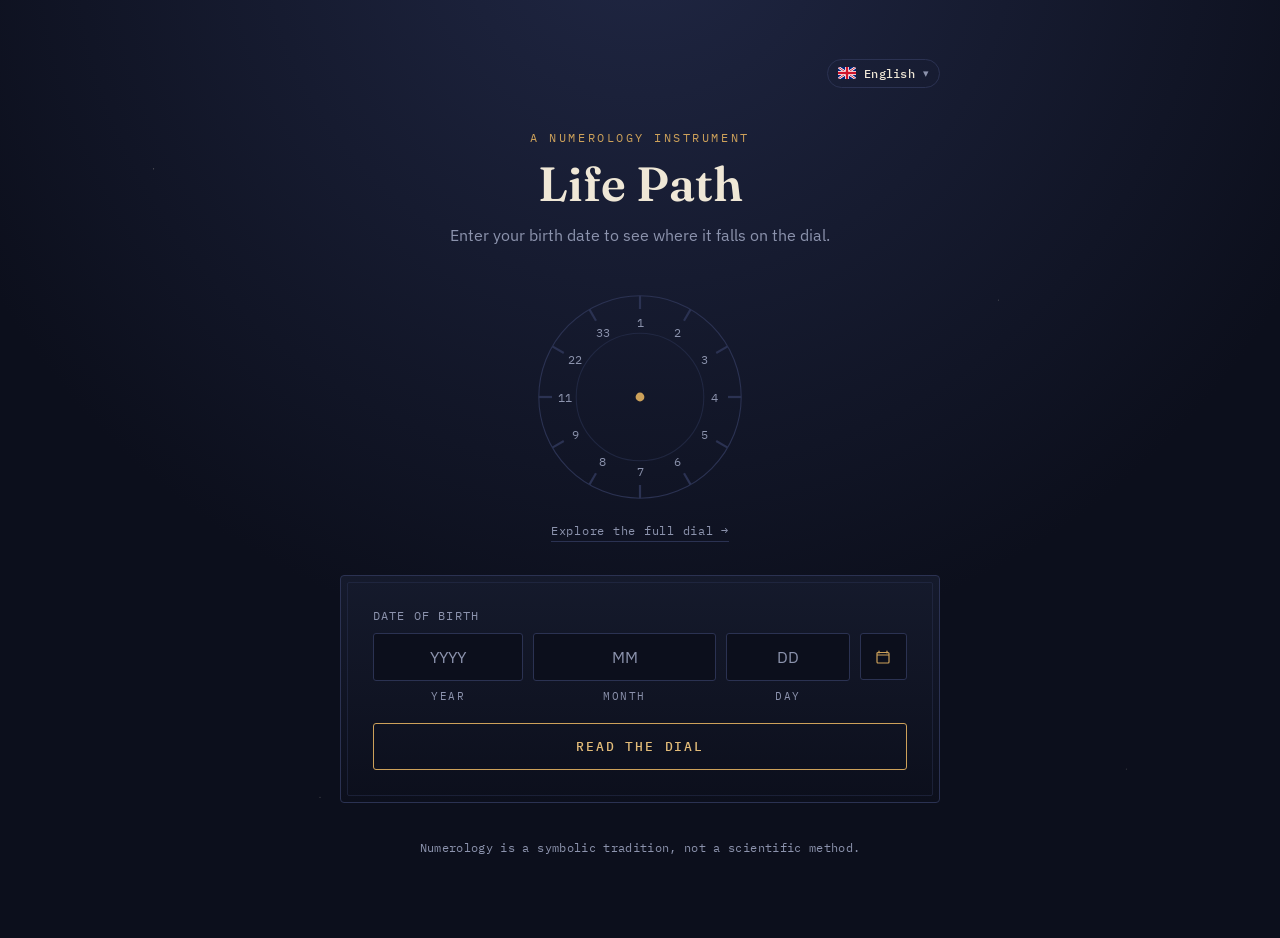
==== src/index.html @ 50378f5e "[A] add multi-language support, clickable dial, and dob persistence feat: translate the site into 25" ====
<!DOCTYPE html>
<html lang="en">
<head>
<meta charset="UTF-8">
<meta name="viewport" content="width=device-width, initial-scale=1.0">
<title>Life Path Number Calculator</title>
<link rel="stylesheet" href="styles.css">
</head>
<body>
<div class="container">
  <div class="topbar">
    <span class="topbar-spacer"></span>
    <div class="lang-picker">
      <button class="lang-trigger" id="lang-trigger" type="button" aria-haspopup="listbox" aria-expanded="false">
        <span class="flag" id="lang-trigger-flag"></span>
        <span id="lang-trigger-name"></span>
        <span class="chevron">▾</span>
      </button>
      <ul class="lang-menu" id="lang-menu" role="listbox" hidden></ul>
    </div>
  </div>

  <span class="eyebrow" id="txtEyebrow"></span>
  <h1 id="txtTitle"></h1>
  <p class="subtitle" id="txtSubtitle"></p>

  <a class="dial-wrap dial-link" id="dialWrap" href="numbers.html"></a>
  <p class="dial-caption"><a href="numbers.html" id="txtDialCaption"></a></p>

  <div class="card">
    <div class="dob-label-row">
      <label id="dobLabel"></label>
      <button type="button" id="dobClear" class="dob-clear" hidden></button>
    </div>
    <div class="dob-picker">
      <div class="dob-row">
        <div class="dob-field">
          <input type="number" id="dobYear" aria-labelledby="dobLabel" placeholder="YYYY" autocomplete="off">
          <span class="dob-field-label" id="txtYearLabel"></span>
        </div>
        <div class="dob-field">
          <input type="text" id="dobMonth" aria-labelledby="dobLabel" placeholder="MM" autocomplete="off">
          <span class="dob-field-label" id="txtMonthLabel"></span>
        </div>
        <div class="dob-field">
          <input type="number" id="dobDay" aria-labelledby="dobLabel" placeholder="DD" autocomplete="off">
          <span class="dob-field-label" id="txtDayLabel"></span>
        </div>
        <div class="dob-field dob-field-toggle">
          <button type="button" id="dobTrigger" class="dob-cal-toggle" aria-haspopup="dialog" aria-expanded="false">
            <svg width="16" height="16" viewBox="0 0 16 16" aria-hidden="true">
              <path d="M4 2v2M12 2v2M2.5 6h11M3 3.5h10a1 1 0 0 1 1 1V13a1 1 0 0 1-1 1H3a1 1 0 0 1-1-1V4.5a1 1 0 0 1 1-1Z" fill="none" stroke="currentColor" stroke-width="1.2" stroke-linecap="round" stroke-linejoin="round"/>
            </svg>
          </button>
          <span class="dob-field-label" aria-hidden="true">&nbsp;</span>
        </div>
      </div>

      <div id="dobPopup" class="dob-popup" role="dialog" aria-label="Choose date of birth" hidden>
        <div class="dob-popup-jump">
          <select id="calYear" aria-label="Year"></select>
          <select id="calMonth" aria-label="Month"></select>
        </div>
        <div class="dob-weekdays" id="dobWeekdays"></div>
        <div id="calGrid" class="dob-grid"></div>
      </div>
    </div>
    <button id="calculate"></button>
  </div>

  <div class="card" id="result">
    <div class="number-display">
      <div class="big" id="number"></div>
      <div class="title" id="numberTitle"></div>
    </div>
    <div class="meaning" id="meaning"></div>
    <div class="details" id="details"></div>
    <div class="figures" id="figures"></div>
    <button class="breakdown-toggle" id="toggleBreakdown"></button>
    <div class="breakdown" id="breakdown" style="display:none;"></div>
  </div>

  <footer id="txtFooter"></footer>
</div>

<script src="data.js"></script>
<script src="wheel.js"></script>
<script src="i18n/engine.js"></script>
<script src="i18n/en.js"></script>
<script src="i18n/es.js"></script>
<script src="i18n/gl.js"></script>
<script src="i18n/zh.js"></script>
<script src="i18n/hi.js"></script>
<script src="i18n/ar.js"></script>
<script src="i18n/fr.js"></script>
<script src="i18n/bn.js"></script>
<script src="i18n/pt.js"></script>
<script src="i18n/ru.js"></script>
<script src="i18n/ur.js"></script>
<script src="i18n/id.js"></script>
<script src="i18n/de.js"></script>
<script src="i18n/ja.js"></script>
<script src="i18n/sw.js"></script>
<script src="i18n/te.js"></script>
<script src="i18n/tr.js"></script>
<script src="i18n/ta.js"></script>
<script src="i18n/vi.js"></script>
<script src="i18n/ko.js"></script>
<script src="i18n/it.js"></script>
<script src="i18n/fa.js"></script>
<script src="i18n/pa.js"></script>
<script src="i18n/th.js"></script>
<script src="i18n/eo.js"></script>
<script src="people.js"></script>
<script>
  function reduce(n, steps) {
    while (n > 9 && n !== 11 && n !== 22 && n !== 33) {
      const digits = String(n).split('').map(Number);
      const next = digits.reduce((a, b) => a + b, 0);
      steps.push(`${digits.join(' + ')} = ${next}`);
      n = next;
    }
    return n;
  }

  function calculateLifePath(year, month, day) {
    const steps = [];

    steps.push(`Month: ${month}`);
    const mSteps = [];
    const m = reduce(month, mSteps);
    mSteps.forEach(s => steps.push('  ' + s));
    steps.push(`  -> ${m}`);

    steps.push(`Day: ${day}`);
    const dSteps = [];
    const d = reduce(day, dSteps);
    dSteps.forEach(s => steps.push('  ' + s));
    steps.push(`  -> ${d}`);

    steps.push(`Year: ${year}`);
    const ySteps = [];
    const y = reduce(year, ySteps);
    ySteps.forEach(s => steps.push('  ' + s));
    steps.push(`  -> ${y}`);

    const total = m + d + y;
    steps.push(`Sum: ${m} + ${d} + ${y} = ${total}`);

    const finalSteps = [];
    const result = reduce(total, finalSteps);
    finalSteps.forEach(s => steps.push('  ' + s));

    return { result, breakdown: steps.join('\n') };
  }

  const dial = buildDial(220);
  document.getElementById('dialWrap').appendChild(dial);

  const DOB_STORAGE_KEY = 'lifepath-dob';
  const currentYear = new Date().getFullYear();

  function daysInMonth(year, month) {
    return new Date(year, month, 0).getDate();
  }

  const trigger = document.getElementById('dobTrigger');
  const popup = document.getElementById('dobPopup');
  const yearSelect = document.getElementById('calYear');
  const monthSelect = document.getElementById('calMonth');
  const grid = document.getElementById('calGrid');
  const yearInput = document.getElementById('dobYear');
  const monthInput = document.getElementById('dobMonth');
  const dayInput = document.getElementById('dobDay');
  const dobClearBtn = document.getElementById('dobClear');

  const yearOpts = [];
  for (let y = currentYear; y >= 1900; y--) yearOpts.push(y);
  yearSelect.innerHTML = yearOpts.map(y => `<option value="${y}">${y}</option>`).join('');

  yearInput.min = 1900;
  yearInput.max = currentYear;

  let viewYear = currentYear - 25;
  let viewMonth = 0; // 0-11

  function monthNames() {
    return I18N.t('monthNames');
  }

  function parseMonth(raw) {
    const value = String(raw).trim();
    if (!value) return null;
    if (/^\d+$/.test(value)) {
      const n = Number(value);
      return n >= 1 && n <= 12 ? n : null;
    }
    const lower = value.toLowerCase();
    const idx = monthNames().findIndex(name => name.toLowerCase().startsWith(lower));
    return idx === -1 ? null : idx + 1;
  }

  function getSelected() {
    const year = Number(yearInput.value);
    const month = parseMonth(monthInput.value);
    const day = Number(dayInput.value);
    if (!yearInput.value || year < 1900 || year > currentYear) return null;
    if (month === null) return null;
    if (!dayInput.value || day < 1 || day > daysInMonth(year, month)) return null;
    return { year, month, day };
  }

  function updateClearVisibility() {
    dobClearBtn.hidden = !(yearInput.value || monthInput.value || dayInput.value);
  }

  function saveDob() {
    const selected = getSelected();
    if (selected) {
      localStorage.setItem(DOB_STORAGE_KEY, JSON.stringify(selected));
    } else if (!yearInput.value && !monthInput.value && !dayInput.value) {
      localStorage.removeItem(DOB_STORAGE_KEY);
    }
  }

  function loadDob() {
    try {
      const raw = localStorage.getItem(DOB_STORAGE_KEY);
      if (!raw) return;
      const saved = JSON.parse(raw);
      if (!saved || !saved.year || !saved.month || !saved.day) return;
      yearInput.value = saved.year;
      monthInput.value = saved.month;
      dayInput.value = saved.day;
    } catch (e) {
      localStorage.removeItem(DOB_STORAGE_KEY);
    }
  }

  function clearDob() {
    yearInput.value = '';
    monthInput.value = '';
    dayInput.value = '';
    localStorage.removeItem(DOB_STORAGE_KEY);
    updateClearVisibility();
    resultEl.classList.remove('visible');
    yearInput.focus();
  }

  function renderGrid() {
    yearSelect.value = viewYear;
    monthSelect.value = viewMonth;

    const selected = getSelected();
    const firstWeekday = new Date(viewYear, viewMonth, 1).getDay();
    const total = daysInMonth(viewYear, viewMonth + 1);

    grid.innerHTML = '';
    for (let i = 0; i < firstWeekday; i++) {
      grid.appendChild(document.createElement('span'));
    }
    for (let d = 1; d <= total; d++) {
      const cell = document.createElement('button');
      cell.type = 'button';
      cell.className = 'dob-day';
      cell.textContent = d;
      if (selected && selected.year === viewYear && selected.month === viewMonth + 1 && selected.day === d) {
        cell.classList.add('dob-day-selected');
        cell.setAttribute('aria-selected', 'true');
      }
      cell.addEventListener('click', () => {
        yearInput.value = viewYear;
        monthInput.value = viewMonth + 1;
        dayInput.value = d;
        saveDob();
        updateClearVisibility();
        closePopup();
      });
      grid.appendChild(cell);
    }
  }

  function openPopup() {
    const selected = getSelected();
    const fallbackMonth = parseMonth(monthInput.value);
    viewYear = selected ? selected.year : (Number(yearInput.value) || currentYear - 25);
    viewMonth = selected ? selected.month - 1 : (fallbackMonth !== null ? fallbackMonth - 1 : 0);
    popup.hidden = false;
    trigger.setAttribute('aria-expanded', 'true');
    renderGrid();
  }

  function closePopup() {
    popup.hidden = true;
    trigger.setAttribute('aria-expanded', 'false');
  }

  trigger.addEventListener('click', () => {
    if (popup.hidden) openPopup(); else closePopup();
  });

  yearSelect.addEventListener('change', () => {
    viewYear = Number(yearSelect.value);
    renderGrid();
  });

  monthSelect.addEventListener('change', () => {
    viewMonth = Number(monthSelect.value);
    renderGrid();
  });

  [yearInput, monthInput, dayInput].forEach(el => {
    el.addEventListener('input', () => {
      if (!popup.hidden) renderGrid();
      saveDob();
      updateClearVisibility();
    });
    el.addEventListener('keydown', (e) => {
      if (e.key === 'Enter') btn.click();
    });
  });

  dobClearBtn.addEventListener('click', clearDob);

  document.addEventListener('click', (e) => {
    if (!popup.hidden && !popup.contains(e.target) && !trigger.contains(e.target) &&
      ![yearInput, monthInput, dayInput].includes(e.target)) closePopup();
  });

  document.addEventListener('keydown', (e) => {
    if (e.key === 'Escape' && !popup.hidden) closePopup();
  });

  const btn = document.getElementById('calculate');
  const resultEl = document.getElementById('result');
  const numberEl = document.getElementById('number');
  const numberTitleEl = document.getElementById('numberTitle');
  const meaningEl = document.getElementById('meaning');
  const detailsEl = document.getElementById('details');
  const figuresEl = document.getElementById('figures');
  const breakdownEl = document.getElementById('breakdown');
  const toggleBtn = document.getElementById('toggleBreakdown');
  let breakdownShowing = false;

  toggleBtn.addEventListener('click', () => {
    breakdownShowing = breakdownEl.style.display === 'none';
    breakdownEl.style.display = breakdownShowing ? 'block' : 'none';
    toggleBtn.textContent = I18N.t(breakdownShowing ? 'hideWorking' : 'showWorking');
  });

  btn.addEventListener('click', () => {
    const selected = getSelected();
    if (!selected) {
      const invalid = !yearInput.value || Number(yearInput.value) < 1900 || Number(yearInput.value) > currentYear
        ? yearInput
        : parseMonth(monthInput.value) === null ? monthInput : dayInput;
      invalid.focus();
      return;
    }
    saveDob();
    const { year, month, day } = selected;
    const { result, breakdown } = calculateLifePath(year, month, day);
    const data = I18N.lifePathData()[result];

    setDialActive(dial, result);

    numberEl.textContent = result;
    numberTitleEl.textContent = data ? data.title : '';
    meaningEl.innerHTML = data ? data.meaning : '';

    detailsEl.innerHTML = '';
    if (data && data.details && data.details.length) {
      detailsEl.appendChild(buildDetailsSection(data.details));
    }

    figuresEl.innerHTML = '';
    if (data && data.figures.length) {
      const label = document.createElement('div');
      label.className = 'figures-label';
      label.textContent = I18N.t('figuresLabel');
      figuresEl.appendChild(label);
      figuresEl.appendChild(buildPeopleSection(shuffledCopy(data.figures)));
    }

    breakdownEl.textContent = breakdown;
    breakdownEl.style.display = 'none';
    breakdownShowing = false;
    toggleBtn.textContent = I18N.t('showWorking');
    resultEl.classList.add('visible');
  });

  function applyTexts() {
    document.getElementById('txtEyebrow').textContent = I18N.t('eyebrowIndex');
    document.getElementById('txtTitle').textContent = I18N.t('titleIndex');
    document.getElementById('txtSubtitle').textContent = I18N.t('subtitleIndex');
    document.getElementById('dialWrap').setAttribute('aria-label', I18N.t('dialAriaLabel'));
    document.getElementById('txtDialCaption').textContent = I18N.t('dialCaption');
    document.getElementById('dobLabel').textContent = I18N.t('dobLabel');
    dobClearBtn.textContent = I18N.t('dobClear');
    document.getElementById('txtYearLabel').textContent = I18N.t('yearFieldLabel');
    document.getElementById('txtMonthLabel').textContent = I18N.t('monthFieldLabel');
    document.getElementById('txtDayLabel').textContent = I18N.t('dayFieldLabel');
    trigger.setAttribute('aria-label', I18N.t('openCalendar'));
    btn.textContent = I18N.t('calculateBtn');
    toggleBtn.textContent = I18N.t(breakdownShowing ? 'hideWorking' : 'showWorking');
    document.getElementById('txtFooter').textContent = I18N.t('footerIndex');

    const weekdays = I18N.t('weekdayShort');
    document.getElementById('dobWeekdays').innerHTML = weekdays.map(d => `<span>${d}</span>`).join('');
    monthSelect.innerHTML = monthNames().map((name, i) => `<option value="${i}">${name}</option>`).join('');

    if (!popup.hidden) renderGrid();

    if (resultEl.classList.contains('visible')) {
      btn.click();
    }
  }

  I18N.init(() => {
    applyTexts();
  });

  loadDob();
  updateClearVisibility();
</script>
</body>
</html>
---- src/styles.css ----
@import url('https://fonts.googleapis.com/css2?family=Fraunces:ital,opsz,wght@0,9..144,400;0,9..144,600;1,9..144,500&family=IBM+Plex+Sans:wght@400;500;600&family=IBM+Plex+Mono:wght@400;500&display=swap');

:root {
  --ink-900: #0c0f1c;
  --ink-800: #151a2c;
  --ink-700: #202744;
  --line: #2b3252;
  --brass: #cda15a;
  --brass-bright: #e3bc79;
  --brass-soft: rgba(205, 161, 90, 0.14);
  --parchment: #efe7d6;
  --muted: #8c93ad;

  --font-display: 'Fraunces', Georgia, serif;
  --font-body: 'IBM Plex Sans', -apple-system, sans-serif;
  --font-mono: 'IBM Plex Mono', ui-monospace, Menlo, Consolas, monospace;
}

* { box-sizing: border-box; }

html { color-scheme: dark; }

body {
  margin: 0;
  min-height: 100vh;
  background:
    radial-gradient(1px 1px at 12% 18%, rgba(239, 231, 214, 0.35), transparent),
    radial-gradient(1px 1px at 78% 32%, rgba(239, 231, 214, 0.25), transparent),
    radial-gradient(1px 1px at 45% 68%, rgba(239, 231, 214, 0.3), transparent),
    radial-gradient(1px 1px at 88% 82%, rgba(239, 231, 214, 0.2), transparent),
    radial-gradient(1px 1px at 25% 85%, rgba(239, 231, 214, 0.25), transparent),
    radial-gradient(circle at 50% -10%, var(--ink-700) 0%, var(--ink-900) 62%);
  color: var(--parchment);
  font-family: var(--font-body);
  display: flex;
  justify-content: center;
  padding: 56px 20px 80px;
}

.container {
  width: 100%;
  max-width: 600px;
}

.eyebrow {
  display: block;
  text-align: center;
  font-family: var(--font-mono);
  font-size: 0.72rem;
  letter-spacing: 0.22em;
  text-transform: uppercase;
  color: var(--brass);
  margin-bottom: 14px;
}

h1 {
  text-align: center;
  font-family: var(--font-display);
  font-weight: 600;
  font-size: 3rem;
  line-height: 1.05;
  margin: 0 0 14px;
  color: var(--parchment);
}

.subtitle {
  text-align: center;
  color: var(--muted);
  font-size: 1rem;
  line-height: 1.5;
  max-width: 420px;
  margin: 0 auto 40px;
}

.topbar {
  display: flex;
  align-items: center;
  justify-content: space-between;
  gap: 12px;
  margin-bottom: 40px;
  min-height: 34px;
}

.topbar-spacer {
  flex: 1;
}

.topbar-back {
  font-family: var(--font-mono);
  color: var(--muted);
  font-size: 0.78rem;
  letter-spacing: 0.06em;
  text-decoration: none;
  border-bottom: 1px solid var(--line);
  padding-bottom: 3px;
  transition: color 0.2s ease, border-color 0.2s ease;
}

.topbar-back:hover,
.topbar-back:focus-visible {
  color: var(--brass-bright);
  border-color: var(--brass);
}

/* Language picker */

.lang-picker {
  position: relative;
}

.lang-trigger {
  width: auto;
  margin: 0;
  padding: 6px 10px;
  background: transparent;
  border: 1px solid var(--line);
  border-radius: 20px;
  color: var(--parchment);
  font-family: var(--font-mono);
  font-size: 0.76rem;
  letter-spacing: 0.02em;
  text-transform: none;
  display: inline-flex;
  align-items: center;
  gap: 8px;
  cursor: pointer;
  transition: border-color 0.2s ease, color 0.2s ease;
}

.lang-trigger:hover,
.lang-trigger[aria-expanded="true"] {
  border-color: var(--brass);
  color: var(--brass-bright);
}

.lang-trigger .flag {
  width: 18px;
  height: 12px;
  border-radius: 2px;
  overflow: hidden;
  display: inline-flex;
  flex-shrink: 0;
}

.lang-trigger .flag svg {
  width: 100%;
  height: 100%;
  display: block;
}

.lang-trigger .chevron {
  color: var(--muted);
  font-size: 0.7rem;
}

.lang-menu {
  position: absolute;
  z-index: 30;
  top: calc(100% + 8px);
  right: 0;
  min-width: 190px;
  max-height: 320px;
  overflow-y: auto;
  margin: 0;
  padding: 6px;
  list-style: none;
  background: linear-gradient(180deg, var(--ink-800) 0%, var(--ink-900) 100%);
  border: 1px solid var(--line);
  border-radius: 6px;
  box-shadow: 0 18px 40px rgba(0, 0, 0, 0.45);
}

.lang-option {
  width: 100%;
  margin: 0;
  padding: 8px 10px;
  background: transparent;
  border: none;
  border-radius: 4px;
  color: var(--parchment);
  font-family: var(--font-body);
  font-size: 0.86rem;
  font-weight: 400;
  letter-spacing: normal;
  text-transform: none;
  display: flex;
  align-items: center;
  gap: 10px;
  cursor: pointer;
  transition: background 0.15s ease;
}

.lang-option .flag {
  width: 18px;
  height: 12px;
  border-radius: 2px;
  overflow: hidden;
  display: inline-flex;
  flex-shrink: 0;
}

.lang-option .flag svg {
  width: 100%;
  height: 100%;
  display: block;
}

.lang-option:hover {
  background: var(--brass-soft);
}

.lang-option[aria-selected="true"] {
  background: var(--brass-soft);
  color: var(--brass-bright);
}

/* Dial */

.dial-wrap {
  display: flex;
  justify-content: center;
  margin-bottom: 12px;
}

.dial-link {
  cursor: pointer;
  border-radius: 50%;
  transition: filter 0.2s ease, transform 0.2s ease;
}

.dial-link:hover,
.dial-link:focus-visible {
  filter: drop-shadow(0 0 10px rgba(227, 188, 121, 0.35));
  transform: scale(1.02);
}

.dial-link:focus-visible {
  outline: 2px solid var(--brass);
  outline-offset: 4px;
}

.dial-caption {
  text-align: center;
  margin: 0 0 36px;
}

.dial-caption a {
  font-family: var(--font-mono);
  color: var(--muted);
  font-size: 0.78rem;
  letter-spacing: 0.06em;
  text-decoration: none;
  border-bottom: 1px solid var(--line);
  padding-bottom: 3px;
  transition: color 0.2s ease, border-color 0.2s ease;
}

.dial-caption a:hover,
.dial-caption a:focus-visible {
  color: var(--brass-bright);
  border-color: var(--brass);
}

.dial-ring {
  fill: none;
  stroke: var(--line);
  stroke-width: 1;
}

.dial-ring-inner {
  stroke: var(--line);
  stroke-width: 1;
  opacity: 0.6;
}

.dial-tick {
  stroke: var(--line);
  stroke-width: 2;
  transition: stroke 0.4s ease;
}

.dial-tick-active {
  stroke: var(--brass);
  stroke-width: 3;
}

.dial-label {
  font-family: var(--font-mono);
  font-size: 11px;
  fill: var(--muted);
  transition: fill 0.4s ease;
}

.dial-label-active {
  fill: var(--brass-bright);
  font-weight: 500;
}

.dial-needle-group {
  transform-origin: 100px 100px;
  transform: rotate(0deg);
  transition: transform 1.1s cubic-bezier(0.16, 1, 0.3, 1);
  opacity: 0;
}

.dial-set .dial-needle-group {
  opacity: 1;
}

.dial-needle {
  stroke: var(--brass-bright);
  stroke-width: 1.5;
  filter: drop-shadow(0 0 4px rgba(227, 188, 121, 0.6));
}

.dial-hub {
  fill: var(--brass);
}

/* Cards */

.card {
  background: linear-gradient(180deg, var(--ink-800) 0%, var(--ink-900) 100%);
  border: 1px solid var(--line);
  border-radius: 4px;
  padding: 32px;
  margin-bottom: 20px;
  position: relative;
}

.card::before {
  content: '';
  position: absolute;
  inset: 6px;
  border: 1px solid var(--line);
  border-radius: 2px;
  opacity: 0.5;
  pointer-events: none;
}

label {
  display: block;
  font-family: var(--font-mono);
  font-size: 0.72rem;
  letter-spacing: 0.1em;
  text-transform: uppercase;
  color: var(--muted);
  margin-bottom: 10px;
}

.dob-label-row {
  display: flex;
  align-items: center;
  justify-content: space-between;
  gap: 10px;
}

.dob-label-row label {
  margin-bottom: 10px;
}

.dob-clear {
  width: auto;
  margin: 0 0 10px;
  padding: 3px 10px;
  background: transparent;
  border: 1px solid var(--line);
  border-radius: 20px;
  color: var(--muted);
  font-family: var(--font-mono);
  font-size: 0.66rem;
  font-weight: 500;
  letter-spacing: 0.08em;
  text-transform: uppercase;
  cursor: pointer;
  transition: border-color 0.2s ease, color 0.2s ease, background 0.2s ease;
}

.dob-clear:hover {
  border-color: var(--brass);
  color: var(--brass-bright);
  background: var(--brass-soft);
}

.dob-picker {
  position: relative;
}

.dob-row {
  display: grid;
  grid-template-columns: 1.15fr 1.4fr 0.95fr 47px;
  gap: 10px;
}

.dob-field {
  display: flex;
  flex-direction: column;
  gap: 8px;
}

.dob-field-label {
  text-align: center;
  font-family: var(--font-mono);
  font-size: 0.66rem;
  letter-spacing: 0.14em;
  text-transform: uppercase;
  color: var(--muted);
}

.dob-row input {
  width: 100%;
  padding: 13px 10px;
  background: var(--ink-900);
  border: 1px solid var(--line);
  border-radius: 3px;
  color: var(--parchment);
  font-family: var(--font-body);
  font-size: 1rem;
  color-scheme: dark;
  text-align: center;
  transition: border-color 0.2s ease;
}

.dob-row input::placeholder {
  color: var(--muted);
  text-align: center;
}

.dob-row input:hover {
  border-color: var(--brass);
}

.dob-row input:focus-visible {
  outline: 2px solid var(--brass);
  outline-offset: 1px;
}

.dob-row input[type="number"] {
  -moz-appearance: textfield;
}

.dob-row input[type="number"]::-webkit-inner-spin-button,
.dob-row input[type="number"]::-webkit-outer-spin-button {
  -webkit-appearance: none;
  margin: 0;
}

.dob-cal-toggle {
  width: 100%;
  height: 47px;
  margin: 0;
  padding: 0;
  background: var(--ink-900);
  border: 1px solid var(--line);
  border-radius: 3px;
  color: var(--brass);
  display: flex;
  align-items: center;
  justify-content: center;
  cursor: pointer;
  transition: border-color 0.2s ease, background 0.2s ease;
}

.dob-cal-toggle:hover {
  border-color: var(--brass);
  background: var(--brass-soft);
}

.dob-cal-toggle[aria-expanded="true"] {
  border-color: var(--brass);
  background: var(--brass-soft);
}

.dob-popup {
  position: absolute;
  z-index: 20;
  top: calc(100% + 8px);
  left: 0;
  right: 0;
  background: linear-gradient(180deg, var(--ink-800) 0%, var(--ink-900) 100%);
  border: 1px solid var(--line);
  border-radius: 4px;
  padding: 16px;
  box-shadow: 0 18px 40px rgba(0, 0, 0, 0.45);
}

.dob-popup-jump {
  display: grid;
  grid-template-columns: 1fr 1.4fr;
  gap: 8px;
  margin-bottom: 14px;
}

.dob-popup-jump select {
  width: 100%;
  padding: 9px 10px;
  background: var(--ink-900);
  border: 1px solid var(--line);
  border-radius: 3px;
  color: var(--parchment);
  font-family: var(--font-mono);
  font-size: 0.82rem;
  color-scheme: dark;
  appearance: none;
  background-image: linear-gradient(45deg, transparent 50%, var(--brass) 50%),
    linear-gradient(135deg, var(--brass) 50%, transparent 50%);
  background-position: calc(100% - 15px) center, calc(100% - 10px) center;
  background-size: 5px 5px, 5px 5px;
  background-repeat: no-repeat;
  cursor: pointer;
}

.dob-popup-jump select:focus-visible {
  outline: 2px solid var(--brass);
  outline-offset: 1px;
}

.dob-weekdays {
  display: grid;
  grid-template-columns: repeat(7, 1fr);
  margin-bottom: 6px;
}

.dob-weekdays span {
  text-align: center;
  font-family: var(--font-mono);
  font-size: 0.66rem;
  letter-spacing: 0.06em;
  text-transform: uppercase;
  color: var(--muted);
}

.dob-grid {
  display: grid;
  grid-template-columns: repeat(7, 1fr);
  gap: 3px;
}

.dob-day {
  width: 100%;
  aspect-ratio: 1;
  margin: 0;
  padding: 0;
  background: transparent;
  border: 1px solid transparent;
  border-radius: 3px;
  color: var(--parchment);
  font-family: var(--font-body);
  font-size: 0.86rem;
  font-weight: 400;
  letter-spacing: normal;
  text-transform: none;
  cursor: pointer;
  transition: background 0.15s ease, border-color 0.15s ease;
}

.dob-day:hover {
  background: var(--brass-soft);
  border-color: var(--line);
}

.dob-day-selected,
.dob-day-selected:hover {
  background: var(--brass);
  border-color: var(--brass);
  color: var(--ink-900);
  font-weight: 600;
}

.dob-day:focus-visible {
  outline: 2px solid var(--brass-bright);
  outline-offset: 1px;
}

@media (max-width: 480px) {
  .dob-popup-jump { grid-template-columns: 1fr 1fr; }
  .dob-row { grid-template-columns: 1fr 1fr 1fr; }
  .dob-field-toggle { grid-column: 1 / -1; }
}

button {
  width: 100%;
  margin-top: 20px;
  padding: 14px;
  background: transparent;
  color: var(--brass-bright);
  border: 1px solid var(--brass);
  border-radius: 3px;
  font-family: var(--font-mono);
  font-size: 0.82rem;
  font-weight: 500;
  letter-spacing: 0.14em;
  text-transform: uppercase;
  cursor: pointer;
  transition: background 0.2s ease, color 0.2s ease;
}

button:hover {
  background: var(--brass-soft);
}

button:active {
  background: rgba(205, 161, 90, 0.24);
}

button:focus-visible {
  outline: 2px solid var(--brass-bright);
  outline-offset: 2px;
}

#result {
  display: none;
}

#result.visible {
  display: block;
}

.number-display {
  text-align: center;
  margin-bottom: 26px;
}

.number-display .big {
  font-family: var(--font-display);
  font-size: 5.5rem;
  font-weight: 600;
  color: var(--brass-bright);
  line-height: 1;
}

.number-display .title {
  font-family: var(--font-display);
  font-style: italic;
  font-size: 1.15rem;
  color: var(--parchment);
  margin-top: 8px;
}

.meaning {
  background: var(--brass-soft);
  border-left: 2px solid var(--brass);
  border-radius: 0 3px 3px 0;
  padding: 16px 20px;
  font-size: 0.95rem;
  line-height: 1.6;
  color: var(--parchment);
}

.figures {
  margin-top: 24px;
}

.figures-label {
  font-family: var(--font-mono);
  color: var(--muted);
  font-size: 0.72rem;
  letter-spacing: 0.1em;
  text-transform: uppercase;
  margin-bottom: 12px;
}

.figures ul {
  margin: 0;
  padding: 0;
  list-style: none;
}

.figures li {
  padding: 10px 0;
  border-top: 1px solid var(--line);
  font-family: var(--font-display);
  font-size: 1.02rem;
}

.figures li:first-child {
  border-top: none;
}

.breakdown-toggle {
  background: none;
  border: none;
  width: auto;
  margin-top: 18px;
  padding: 0;
  color: var(--muted);
  font-family: var(--font-mono);
  font-size: 0.75rem;
  letter-spacing: 0.05em;
  text-decoration: underline;
  text-underline-offset: 3px;
  cursor: pointer;
}

.breakdown-toggle:hover {
  color: var(--brass-bright);
}

.breakdown {
  margin-top: 16px;
  font-family: var(--font-mono);
  font-size: 0.82rem;
  color: var(--muted);
  line-height: 1.8;
  white-space: pre-wrap;
  border-left: 1px solid var(--line);
  padding-left: 14px;
}

footer {
  text-align: center;
  color: var(--muted);
  font-family: var(--font-mono);
  font-size: 0.72rem;
  letter-spacing: 0.03em;
  margin-top: 36px;
  line-height: 1.6;
}

/* Guide page */

.filter-bar {
  position: sticky;
  top: 12px;
  z-index: 10;
  display: flex;
  flex-wrap: wrap;
  justify-content: center;
  gap: 8px;
  margin-bottom: 28px;
  padding: 12px;
  background: rgba(12, 15, 28, 0.85);
  backdrop-filter: blur(6px);
  border: 1px solid var(--line);
  border-radius: 6px;
}

.filter-chip {
  width: auto;
  margin: 0;
  padding: 6px 12px;
  background: transparent;
  border: 1px solid var(--line);
  border-radius: 20px;
  color: var(--muted);
  font-family: var(--font-mono);
  font-size: 0.78rem;
  font-weight: 500;
  letter-spacing: 0.02em;
  text-transform: none;
  cursor: pointer;
  transition: border-color 0.2s ease, color 0.2s ease, background 0.2s ease;
}

.filter-chip:hover {
  border-color: var(--brass);
  color: var(--brass-bright);
}

.filter-chip-active {
  background: var(--brass-soft);
  border-color: var(--brass);
  color: var(--brass-bright);
}

.guide-card {
  background: linear-gradient(180deg, var(--ink-800) 0%, var(--ink-900) 100%);
  border: 1px solid var(--line);
  border-radius: 4px;
  padding: 26px 28px;
  margin-bottom: 18px;
  display: flex;
  gap: 20px;
}

.guide-card[hidden] {
  display: none;
}

.mini-dial-ring {
  fill: none;
  stroke: var(--line);
  stroke-width: 2;
}

.mini-dial-tick {
  stroke: var(--line);
  stroke-width: 3;
}

.mini-dial-tick-active {
  stroke: var(--brass);
  stroke-width: 5;
}

.guide-body {
  flex: 1;
  min-width: 0;
}

.guide-header {
  display: flex;
  align-items: baseline;
  gap: 14px;
  margin-bottom: 12px;
}

.guide-header .num {
  font-family: var(--font-display);
  font-size: 2.2rem;
  font-weight: 600;
  color: var(--brass-bright);
  line-height: 1;
}

.guide-heading {
  display: flex;
  align-items: baseline;
  gap: 10px;
  flex-wrap: wrap;
}

.guide-header .title {
  font-family: var(--font-display);
  font-style: italic;
  font-size: 1.05rem;
  color: var(--parchment);
}

.symbol {
  font-family: var(--font-mono);
  font-size: 0.68rem;
  letter-spacing: 0.08em;
  text-transform: uppercase;
  color: var(--brass);
  border: 1px solid var(--line);
  border-radius: 20px;
  padding: 2px 10px;
}

.guide-meaning {
  font-size: 0.92rem;
  line-height: 1.55;
  color: var(--parchment);
  margin-bottom: 18px;
}

/* Strengths / challenges */

.trait-grid {
  display: grid;
  grid-template-columns: 1fr 1fr;
  gap: 20px;
  margin-bottom: 18px;
}

.trait-label {
  font-family: var(--font-mono);
  font-size: 0.68rem;
  letter-spacing: 0.1em;
  text-transform: uppercase;
  margin-bottom: 8px;
}

.trait-label-strength { color: var(--brass-bright); }
.trait-label-challenge { color: var(--muted); }

.trait-list {
  margin: 0;
  padding: 0;
  list-style: none;
  display: flex;
  flex-direction: column;
  gap: 6px;
}

.trait-list li {
  font-size: 0.84rem;
  line-height: 1.4;
  color: var(--parchment);
  padding-left: 18px;
  position: relative;
}

.trait-list li::before {
  position: absolute;
  left: 0;
  font-family: var(--font-mono);
}

.trait-list-strength li::before {
  content: '+';
  color: var(--brass-bright);
}

.trait-list-challenge li::before {
  content: '–';
  color: var(--muted);
}

/* Compatibility */

.compat-row {
  display: flex;
  align-items: center;
  flex-wrap: wrap;
  gap: 8px;
  margin-bottom: 20px;
}

.compat-label {
  font-family: var(--font-mono);
  font-size: 0.68rem;
  letter-spacing: 0.1em;
  text-transform: uppercase;
  color: var(--muted);
  margin-right: 4px;
}

.compat-badge {
  display: inline-flex;
  align-items: center;
  justify-content: center;
  min-width: 26px;
  height: 26px;
  padding: 0 6px;
  border: 1px solid var(--line);
  border-radius: 50%;
  font-family: var(--font-mono);
  font-size: 0.78rem;
  color: var(--brass-bright);
  background: var(--ink-900);
}

/* Details toggle + panel */

.details-section {
  margin-top: 16px;
}

.details-panel {
  margin-top: 16px;
  display: flex;
  flex-direction: column;
  gap: 12px;
}

.details-panel[hidden] {
  display: none;
}

.details-panel p {
  margin: 0;
  font-size: 0.88rem;
  line-height: 1.65;
  color: var(--parchment);
}

.details-panel p:first-child {
  color: var(--brass-bright);
}

/* People toggle + panel */

.people-toggle {
  width: auto;
  margin-top: 0;
  padding: 9px 16px;
  background: transparent;
  border: 1px solid var(--line);
  border-radius: 20px;
  color: var(--parchment);
  font-family: var(--font-mono);
  font-size: 0.76rem;
  letter-spacing: 0.04em;
  display: inline-flex;
  align-items: center;
  gap: 10px;
  cursor: pointer;
  transition: border-color 0.2s ease, color 0.2s ease;
}

.people-toggle:hover {
  border-color: var(--brass);
  color: var(--brass-bright);
}

.people-toggle-count {
  background: var(--brass-soft);
  color: var(--brass-bright);
  border-radius: 10px;
  padding: 1px 8px;
  font-size: 0.72rem;
}

.people-toggle-open {
  border-color: var(--brass);
  color: var(--brass-bright);
}

.people-toggle-label::after {
  content: ' ▾';
}

.people-toggle-open .people-toggle-label::after {
  content: ' ▴';
}

.people-panel {
  margin-top: 16px;
  display: grid;
  grid-template-columns: repeat(auto-fill, minmax(230px, 1fr));
  gap: 12px;
}

.people-panel[hidden] {
  display: none;
}

.person-card {
  display: flex;
  gap: 12px;
  align-items: center;
  background: var(--ink-900);
  border: 1px solid var(--line);
  border-radius: 6px;
  padding: 10px;
  text-decoration: none;
  transition: border-color 0.2s ease, transform 0.2s ease;
}

.person-card:hover,
.person-card:focus-visible {
  border-color: var(--brass);
  transform: translateY(-1px);
}

.person-photo {
  width: 48px;
  height: 48px;
  border-radius: 50%;
  overflow: hidden;
  flex-shrink: 0;
  background: var(--ink-800);
  display: flex;
  align-items: center;
  justify-content: center;
  border: 1px solid var(--line);
}

.person-photo img {
  width: 100%;
  height: 100%;
  object-fit: cover;
}

.person-photo-loading {
  animation: person-pulse 1.4s ease-in-out infinite;
}

@keyframes person-pulse {
  0%, 100% { opacity: 0.6; }
  50% { opacity: 1; }
}

.person-initials {
  font-family: var(--font-mono);
  font-size: 0.78rem;
  color: var(--brass);
  letter-spacing: 0.02em;
}

.person-info {
  min-width: 0;
}

.person-name {
  font-family: var(--font-display);
  font-size: 0.92rem;
  color: var(--parchment);
  line-height: 1.2;
}

.person-extract {
  font-size: 0.72rem;
  line-height: 1.4;
  color: var(--muted);
  margin-top: 3px;
}

@media (max-width: 480px) {
  h1 { font-size: 2.3rem; }
  .card { padding: 24px 20px; }
  .guide-card { flex-direction: column; gap: 14px; }
  .number-display .big { font-size: 4.5rem; }
  .trait-grid { grid-template-columns: 1fr; }
  .people-panel { grid-template-columns: 1fr; }
}

@media (prefers-reduced-motion: reduce) {
  .person-photo-loading { animation: none; }
}

@media (prefers-reduced-motion: reduce) {
  .dial-needle-group { transition: none; }
}
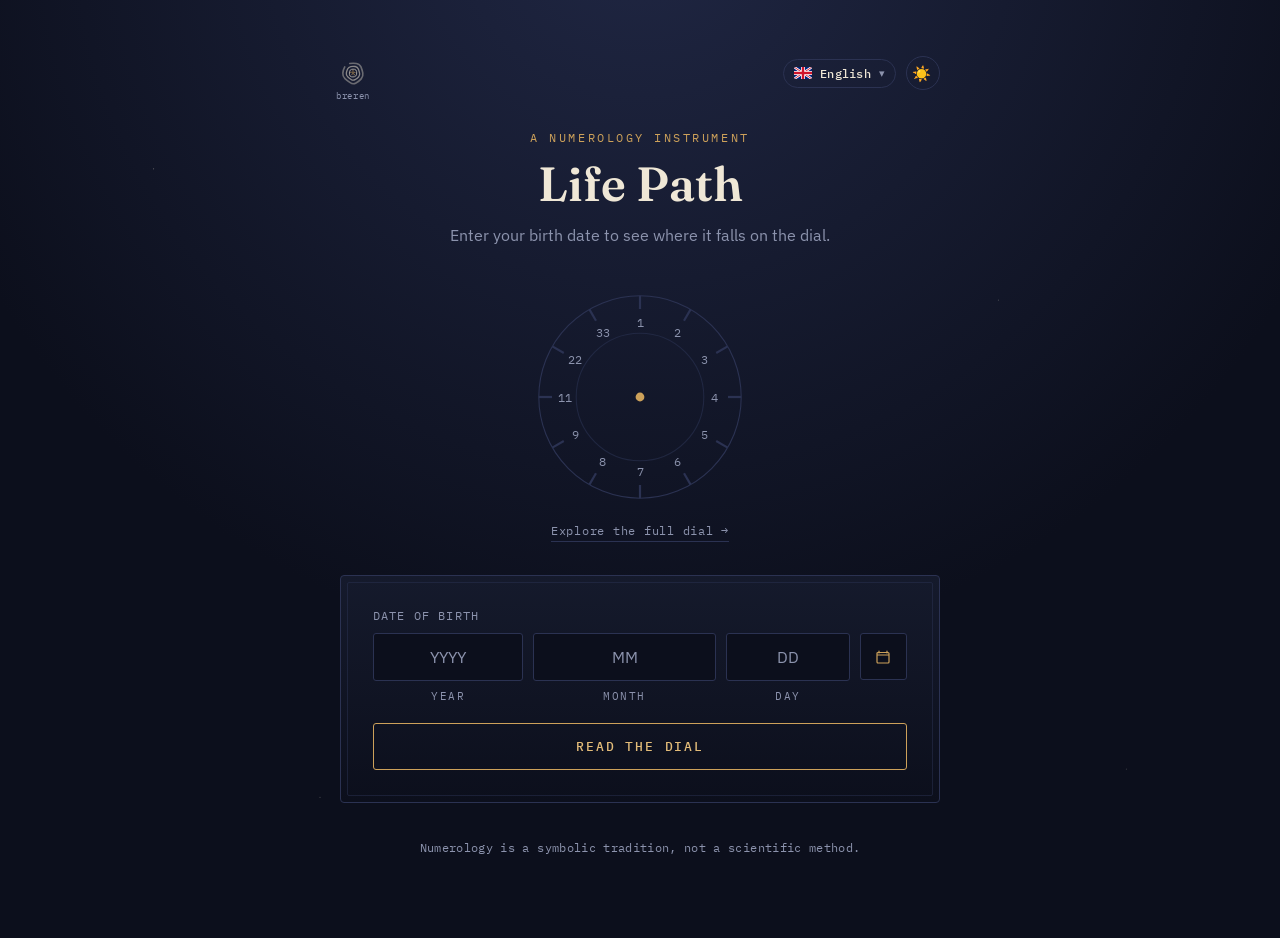
==== commit 1138992e: "[A] add breren logo link and light/dark theme toggle feat: add theme-aware breren logo to the topbar" ====
--- a/src/index.html
+++ b/src/index.html
@@ -3,20 +3,63 @@
 <head>
 <meta charset="UTF-8">
 <meta name="viewport" content="width=device-width, initial-scale=1.0">
+<script>
+(function () {
+  var STORAGE_KEY = 'lifepath-theme';
+  var fromQuery = new URLSearchParams(location.search).get('theme');
+  var theme = (fromQuery === 'light' || fromQuery === 'dark') ? fromQuery : (localStorage.getItem(STORAGE_KEY) || 'dark');
+  if (fromQuery) localStorage.setItem(STORAGE_KEY, theme);
+  document.documentElement.setAttribute('data-theme', theme);
+})();
+</script>
 <title>Life Path Number Calculator</title>
 <link rel="stylesheet" href="styles.css">
 </head>
 <body>
 <div class="container">
   <div class="topbar">
-    <span class="topbar-spacer"></span>
-    <div class="lang-picker">
-      <button class="lang-trigger" id="lang-trigger" type="button" aria-haspopup="listbox" aria-expanded="false">
-        <span class="flag" id="lang-trigger-flag"></span>
-        <span id="lang-trigger-name"></span>
-        <span class="chevron">▾</span>
-      </button>
-      <ul class="lang-menu" id="lang-menu" role="listbox" hidden></ul>
+    <div class="topbar-left">
+      <div class="topbar-brand">
+        <a href="https://breren.com" class="topbar-logo" title="breren">
+          <svg class="topbar-logo-svg" viewBox="0 0 512 512" role="img" aria-label="breren">
+            <path class="outer" fill="none" stroke-width="32" stroke-linecap="round"
+                  d="M 191.0 68.5 Q 256.0 59.9 321.7 67.6 Q 387.3 75.2 412.8 136.1
+                     Q 438.2 196.8 449.0 259.5 Q 459.8 322.2 417.5 371.3
+                     Q 375.2 420.2 315.6 452.1 Q 256.0 484.0 200.4 446.5
+                     Q 144.7 409.1 97.4 366.0 Q 50.0 322.9 55.5 257.7
+                     Q 60.8 192.6 93.4 134.8"/>
+            <path class="middle" fill="none" stroke-width="26"
+                  d="M 212.5 128.8 Q 256.0 121.5 300.2 127.9 Q 344.5 134.2 361.0 175.4
+                     Q 377.4 216.6 386.1 258.9 Q 394.7 301.1 365.6 333.9
+                     Q 336.4 366.7 296.2 387.7 Q 256.0 408.8 219.2 383.1
+                     Q 182.2 357.5 150.9 329.0 Q 119.4 300.3 124.8 257.7
+                     Q 130.3 215.2 149.5 175.6 Q 168.9 136.1 212.5 128.8 Z"/>
+            <path class="inner" fill="none" stroke-width="19"
+                  d="M 225.3 185.4 Q 256.0 176.2 288.3 183.8 Q 320.5 191.5 325.9 223.7
+                     Q 331.2 256.0 325.1 287.5 Q 318.9 318.9 287.5 328.5
+                     Q 256.0 338.1 222.9 330.1 Q 189.9 322.1 186.5 289.1
+                     Q 183.0 256.0 188.9 225.3 Q 194.8 194.8 225.3 185.4 Z"/>
+            <circle class="hut" cx="256.0" cy="216.7" r="15.6"/>
+            <circle class="hut" cx="291.5" cy="244.4" r="12.0"/>
+            <circle class="hut" cx="280.2" cy="289.3" r="13.2"/>
+            <circle class="hut" cx="235.2" cy="284.7" r="10.8"/>
+            <circle class="hut" cx="215.2" cy="242.7" r="14.4"/>
+            <circle class="hut" cx="256.0" cy="256.0" r="18.0"/>
+          </svg>
+        </a>
+        <span class="topbar-logo-caption">breren</span>
+      </div>
+    </div>
+    <div class="topbar-right">
+      <div class="lang-picker">
+        <button class="lang-trigger" id="lang-trigger" type="button" aria-haspopup="listbox" aria-expanded="false">
+          <span class="flag" id="lang-trigger-flag"></span>
+          <span id="lang-trigger-name"></span>
+          <span class="chevron">▾</span>
+        </button>
+        <ul class="lang-menu" id="lang-menu" role="listbox" hidden></ul>
+      </div>
+      <button class="theme-btn" id="theme-toggle" type="button"></button>
     </div>
   </div>
 
@@ -85,6 +128,7 @@
 
 <script src="data.js"></script>
 <script src="wheel.js"></script>
+<script src="theme.js"></script>
 <script src="i18n/engine.js"></script>
 <script src="i18n/en.js"></script>
 <script src="i18n/es.js"></script>
@@ -157,6 +201,8 @@
   const dial = buildDial(220);
   document.getElementById('dialWrap').appendChild(dial);
 
+  Theme.setupThemeToggle(I18N.t);
+
   const DOB_STORAGE_KEY = 'lifepath-dob';
   const currentYear = new Date().getFullYear();
 
--- a/src/styles.css
+++ b/src/styles.css
@@ -1,6 +1,13 @@
 @import url('https://fonts.googleapis.com/css2?family=Fraunces:ital,opsz,wght@0,9..144,400;0,9..144,600;1,9..144,500&family=IBM+Plex+Sans:wght@400;500;600&family=IBM+Plex+Mono:wght@400;500&display=swap');
 
 :root {
+  --font-display: 'Fraunces', Georgia, serif;
+  --font-body: 'IBM Plex Sans', -apple-system, sans-serif;
+  --font-mono: 'IBM Plex Mono', ui-monospace, Menlo, Consolas, monospace;
+}
+
+:root,
+html[data-theme="dark"] {
   --ink-900: #0c0f1c;
   --ink-800: #151a2c;
   --ink-700: #202744;
@@ -10,15 +17,33 @@
   --brass-soft: rgba(205, 161, 90, 0.14);
   --parchment: #efe7d6;
   --muted: #8c93ad;
-
-  --font-display: 'Fraunces', Georgia, serif;
-  --font-body: 'IBM Plex Sans', -apple-system, sans-serif;
-  --font-mono: 'IBM Plex Mono', ui-monospace, Menlo, Consolas, monospace;
+  --overlay: rgba(12, 15, 28, 0.85);
+  color-scheme: dark;
+}
+
+html[data-theme="light"] {
+  --ink-900: #f6efdc;
+  --ink-800: #fffdf7;
+  --ink-700: #ece0bf;
+  --line: #d9cba0;
+  --brass: #a97a34;
+  --brass-bright: #8a6428;
+  --brass-soft: rgba(169, 122, 52, 0.14);
+  --parchment: #2c2413;
+  --muted: #7c7156;
+  --overlay: rgba(246, 239, 220, 0.9);
+  color-scheme: light;
 }
 
 * { box-sizing: border-box; }
 
-html { color-scheme: dark; }
+/* Suppresses per-element transitions for one frame during a theme switch so
+   every color on the page flips atomically instead of animating in at
+   whatever rate each element's own transition happens to be set to. */
+.theme-switching,
+.theme-switching * {
+  transition: none !important;
+}
 
 body {
   margin: 0;
@@ -81,8 +106,80 @@
   min-height: 34px;
 }
 
-.topbar-spacer {
+.topbar-left {
+  display: flex;
+  align-items: center;
+  gap: 12px;
   flex: 1;
+}
+
+.topbar-brand {
+  position: relative;
+  display: inline-flex;
+}
+
+.topbar-logo {
+  display: inline-flex;
+  border-radius: 50%;
+  opacity: 0.7;
+  transition: opacity 0.2s ease, filter 0.2s ease, transform 0.2s ease;
+}
+
+.topbar-logo:hover,
+.topbar-logo:focus-visible {
+  opacity: 1;
+  filter: drop-shadow(0 0 6px rgba(227, 188, 121, 0.35));
+  transform: scale(1.08);
+}
+
+.topbar-logo:focus-visible {
+  outline: 2px solid var(--brass);
+  outline-offset: 3px;
+}
+
+.topbar-logo-svg {
+  display: block;
+  width: 26px;
+  height: 26px;
+}
+
+.topbar-logo-svg .outer {
+  stroke: var(--parchment);
+  opacity: 0.55;
+}
+
+.topbar-logo-svg .middle {
+  stroke: var(--parchment);
+  opacity: 0.75;
+}
+
+.topbar-logo-svg .inner {
+  stroke: var(--parchment);
+  opacity: 0.95;
+}
+
+.topbar-logo-svg .hut {
+  fill: var(--brass);
+}
+
+.topbar-logo-caption {
+  position: absolute;
+  top: 100%;
+  left: 50%;
+  transform: translateX(-50%);
+  margin-top: 3px;
+  white-space: nowrap;
+  font-family: var(--font-mono);
+  color: var(--muted);
+  font-size: 0.58rem;
+  letter-spacing: 0.06em;
+  text-transform: lowercase;
+  user-select: none;
+  transition: color 0.2s ease;
+}
+
+.topbar-brand:hover .topbar-logo-caption {
+  color: var(--brass-bright);
 }
 
 .topbar-back {
@@ -100,6 +197,35 @@
 .topbar-back:focus-visible {
   color: var(--brass-bright);
   border-color: var(--brass);
+}
+
+.topbar-right {
+  display: flex;
+  align-items: center;
+  gap: 10px;
+}
+
+.theme-btn {
+  width: 34px;
+  height: 34px;
+  margin: 0;
+  padding: 0;
+  background: transparent;
+  border: 1px solid var(--line);
+  border-radius: 50%;
+  color: var(--parchment);
+  font-size: 0.95rem;
+  display: flex;
+  align-items: center;
+  justify-content: center;
+  cursor: pointer;
+  transition: border-color 0.2s ease, background 0.2s ease;
+}
+
+.theme-btn:hover,
+.theme-btn:focus-visible {
+  border-color: var(--brass);
+  background: var(--brass-soft);
 }
 
 /* Language picker */
@@ -416,7 +542,6 @@
   color: var(--parchment);
   font-family: var(--font-body);
   font-size: 1rem;
-  color-scheme: dark;
   text-align: center;
   transition: border-color 0.2s ease;
 }
@@ -500,7 +625,6 @@
   color: var(--parchment);
   font-family: var(--font-mono);
   font-size: 0.82rem;
-  color-scheme: dark;
   appearance: none;
   background-image: linear-gradient(45deg, transparent 50%, var(--brass) 50%),
     linear-gradient(135deg, var(--brass) 50%, transparent 50%);
@@ -729,7 +853,7 @@
   gap: 8px;
   margin-bottom: 28px;
   padding: 12px;
-  background: rgba(12, 15, 28, 0.85);
+  background: var(--overlay);
   backdrop-filter: blur(6px);
   border: 1px solid var(--line);
   border-radius: 6px;
